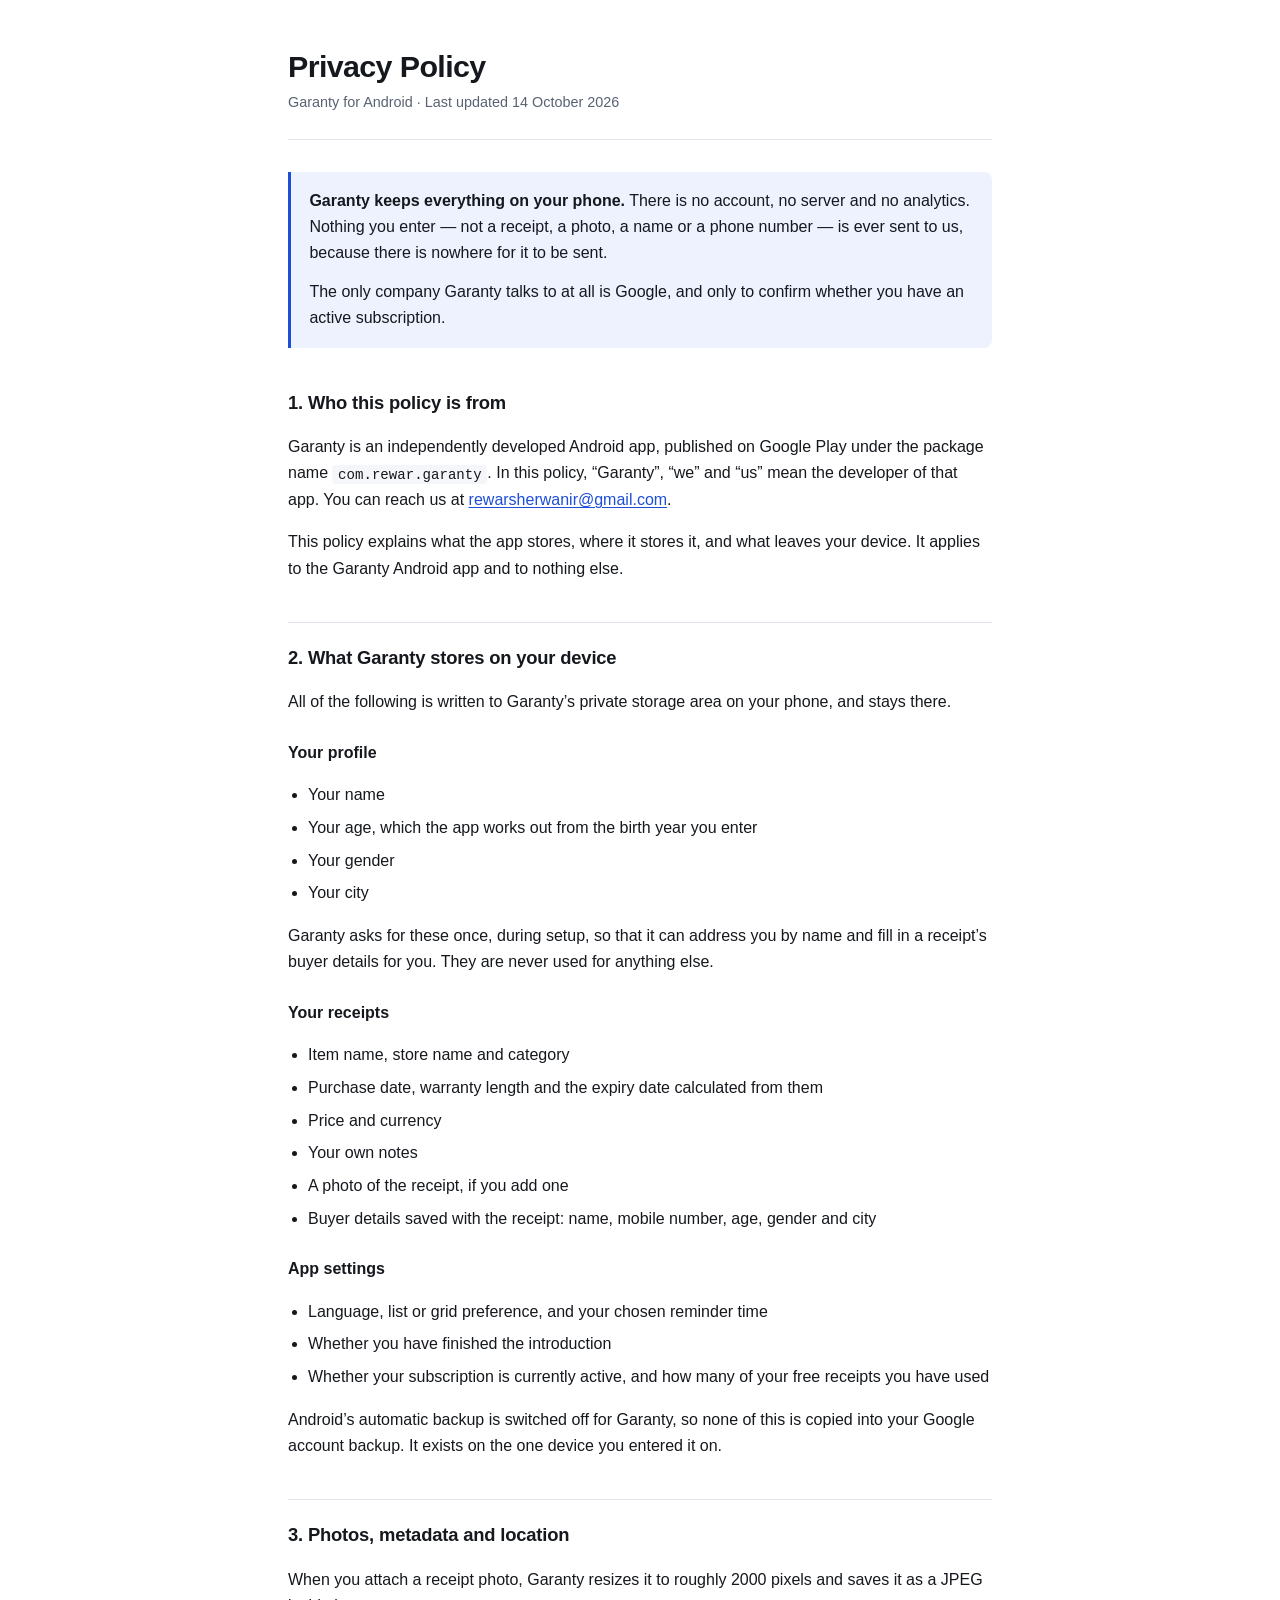
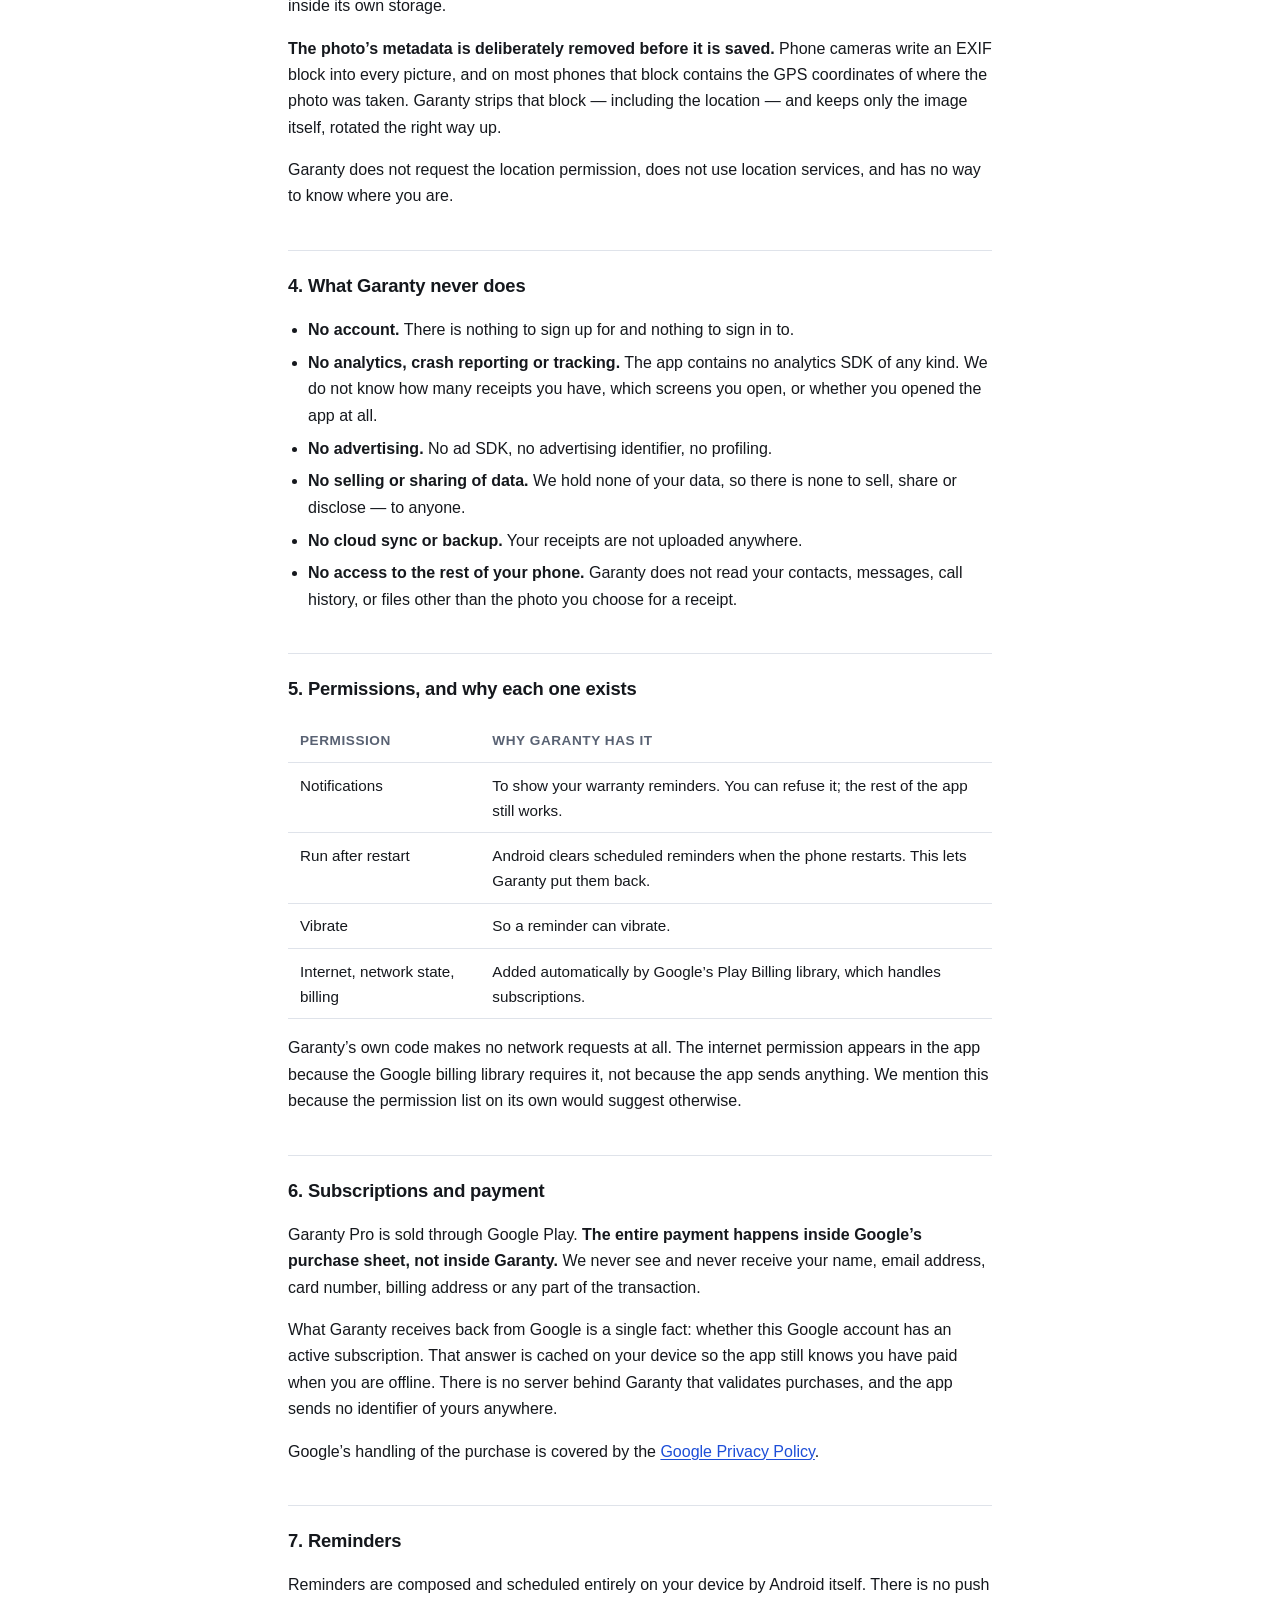
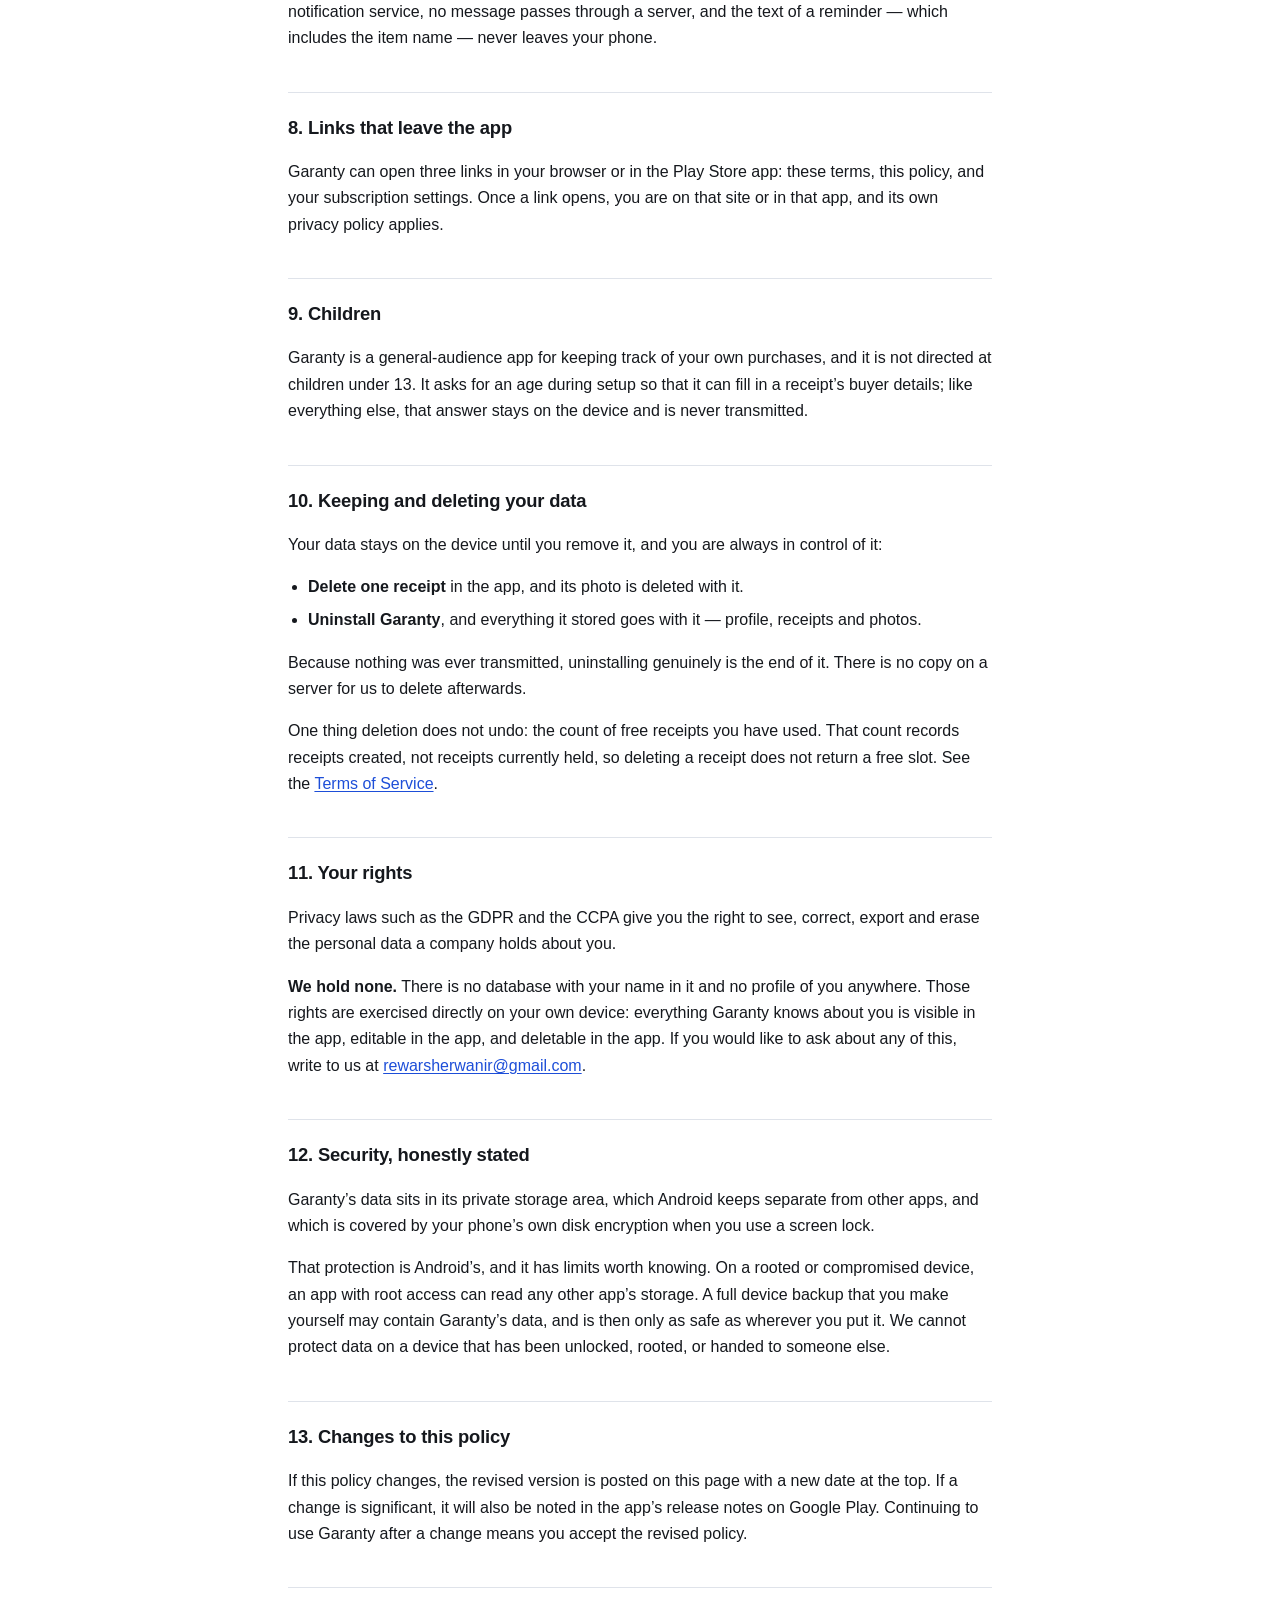
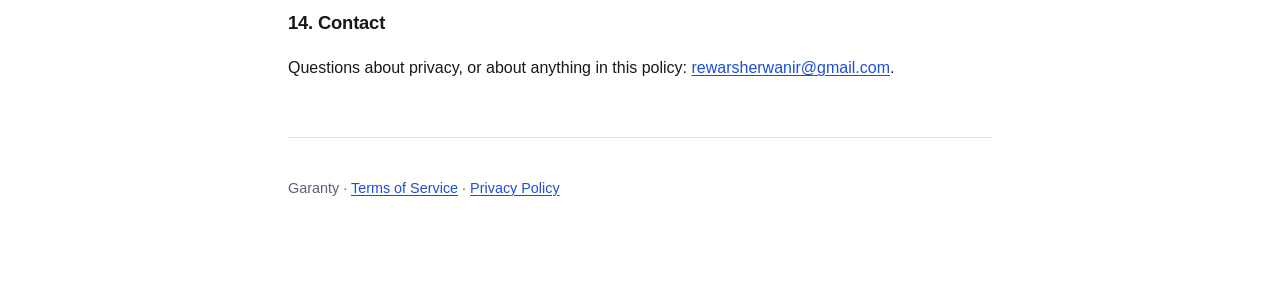
==== privacy.html @ 728aa99b "Publish Garanty privacy policy and terms" ====
<!doctype html>
<html lang="en">
<head>
<meta charset="utf-8">
<meta name="viewport" content="width=device-width, initial-scale=1">
<title>Garanty — Privacy Policy</title>
<meta name="description" content="How Garanty handles your data: everything stays on your device.">
<link rel="stylesheet" href="styles.css">
</head>
<body>
<main>
  <header>
    <h1>Privacy Policy</h1>
    <p class="meta">Garanty for Android · Last updated 14 October 2026</p>
  </header>

  <div class="lede">
    <p><strong>Garanty keeps everything on your phone.</strong> There is no account, no server and no analytics. Nothing you enter — not a receipt, a photo, a name or a phone number — is ever sent to us, because there is nowhere for it to be sent.</p>
    <p>The only company Garanty talks to at all is Google, and only to confirm whether you have an active subscription.</p>
  </div>

  <h2>1. Who this policy is from</h2>
  <p>Garanty is an independently developed Android app, published on Google Play under the package name <code>com.rewar.garanty</code>. In this policy, “Garanty”, “we” and “us” mean the developer of that app. You can reach us at <a href="mailto:rewarsherwanir@gmail.com">rewarsherwanir@gmail.com</a>.</p>
  <p>This policy explains what the app stores, where it stores it, and what leaves your device. It applies to the Garanty Android app and to nothing else.</p>

  <h2>2. What Garanty stores on your device</h2>
  <p>All of the following is written to Garanty’s private storage area on your phone, and stays there.</p>

  <h3>Your profile</h3>
  <ul>
    <li>Your name</li>
    <li>Your age, which the app works out from the birth year you enter</li>
    <li>Your gender</li>
    <li>Your city</li>
  </ul>
  <p>Garanty asks for these once, during setup, so that it can address you by name and fill in a receipt’s buyer details for you. They are never used for anything else.</p>

  <h3>Your receipts</h3>
  <ul>
    <li>Item name, store name and category</li>
    <li>Purchase date, warranty length and the expiry date calculated from them</li>
    <li>Price and currency</li>
    <li>Your own notes</li>
    <li>A photo of the receipt, if you add one</li>
    <li>Buyer details saved with the receipt: name, mobile number, age, gender and city</li>
  </ul>

  <h3>App settings</h3>
  <ul>
    <li>Language, list or grid preference, and your chosen reminder time</li>
    <li>Whether you have finished the introduction</li>
    <li>Whether your subscription is currently active, and how many of your free receipts you have used</li>
  </ul>

  <p>Android’s automatic backup is switched off for Garanty, so none of this is copied into your Google account backup. It exists on the one device you entered it on.</p>

  <h2>3. Photos, metadata and location</h2>
  <p>When you attach a receipt photo, Garanty resizes it to roughly 2000 pixels and saves it as a JPEG inside its own storage.</p>
  <p><strong>The photo’s metadata is deliberately removed before it is saved.</strong> Phone cameras write an EXIF block into every picture, and on most phones that block contains the GPS coordinates of where the photo was taken. Garanty strips that block — including the location — and keeps only the image itself, rotated the right way up.</p>
  <p>Garanty does not request the location permission, does not use location services, and has no way to know where you are.</p>

  <h2>4. What Garanty never does</h2>
  <ul>
    <li><strong>No account.</strong> There is nothing to sign up for and nothing to sign in to.</li>
    <li><strong>No analytics, crash reporting or tracking.</strong> The app contains no analytics SDK of any kind. We do not know how many receipts you have, which screens you open, or whether you opened the app at all.</li>
    <li><strong>No advertising.</strong> No ad SDK, no advertising identifier, no profiling.</li>
    <li><strong>No selling or sharing of data.</strong> We hold none of your data, so there is none to sell, share or disclose — to anyone.</li>
    <li><strong>No cloud sync or backup.</strong> Your receipts are not uploaded anywhere.</li>
    <li><strong>No access to the rest of your phone.</strong> Garanty does not read your contacts, messages, call history, or files other than the photo you choose for a receipt.</li>
  </ul>

  <h2>5. Permissions, and why each one exists</h2>
  <table>
    <thead><tr><th>Permission</th><th>Why Garanty has it</th></tr></thead>
    <tbody>
      <tr><td>Notifications</td><td>To show your warranty reminders. You can refuse it; the rest of the app still works.</td></tr>
      <tr><td>Run after restart</td><td>Android clears scheduled reminders when the phone restarts. This lets Garanty put them back.</td></tr>
      <tr><td>Vibrate</td><td>So a reminder can vibrate.</td></tr>
      <tr><td>Internet, network state, billing</td><td>Added automatically by Google’s Play Billing library, which handles subscriptions.</td></tr>
    </tbody>
  </table>
  <p>Garanty’s own code makes no network requests at all. The internet permission appears in the app because the Google billing library requires it, not because the app sends anything. We mention this because the permission list on its own would suggest otherwise.</p>

  <h2>6. Subscriptions and payment</h2>
  <p>Garanty Pro is sold through Google Play. <strong>The entire payment happens inside Google’s purchase sheet, not inside Garanty.</strong> We never see and never receive your name, email address, card number, billing address or any part of the transaction.</p>
  <p>What Garanty receives back from Google is a single fact: whether this Google account has an active subscription. That answer is cached on your device so the app still knows you have paid when you are offline. There is no server behind Garanty that validates purchases, and the app sends no identifier of yours anywhere.</p>
  <p>Google’s handling of the purchase is covered by the <a href="https://policies.google.com/privacy" rel="noopener">Google Privacy Policy</a>.</p>

  <h2>7. Reminders</h2>
  <p>Reminders are composed and scheduled entirely on your device by Android itself. There is no push notification service, no message passes through a server, and the text of a reminder — which includes the item name — never leaves your phone.</p>

  <h2>8. Links that leave the app</h2>
  <p>Garanty can open three links in your browser or in the Play Store app: these terms, this policy, and your subscription settings. Once a link opens, you are on that site or in that app, and its own privacy policy applies.</p>

  <h2>9. Children</h2>
  <p>Garanty is a general-audience app for keeping track of your own purchases, and it is not directed at children under 13. It asks for an age during setup so that it can fill in a receipt’s buyer details; like everything else, that answer stays on the device and is never transmitted.</p>

  <h2>10. Keeping and deleting your data</h2>
  <p>Your data stays on the device until you remove it, and you are always in control of it:</p>
  <ul>
    <li><strong>Delete one receipt</strong> in the app, and its photo is deleted with it.</li>
    <li><strong>Uninstall Garanty</strong>, and everything it stored goes with it — profile, receipts and photos.</li>
  </ul>
  <p>Because nothing was ever transmitted, uninstalling genuinely is the end of it. There is no copy on a server for us to delete afterwards.</p>
  <p>One thing deletion does not undo: the count of free receipts you have used. That count records receipts created, not receipts currently held, so deleting a receipt does not return a free slot. See the <a href="terms.html">Terms of Service</a>.</p>

  <h2>11. Your rights</h2>
  <p>Privacy laws such as the GDPR and the CCPA give you the right to see, correct, export and erase the personal data a company holds about you.</p>
  <p><strong>We hold none.</strong> There is no database with your name in it and no profile of you anywhere. Those rights are exercised directly on your own device: everything Garanty knows about you is visible in the app, editable in the app, and deletable in the app. If you would like to ask about any of this, write to us at <a href="mailto:rewarsherwanir@gmail.com">rewarsherwanir@gmail.com</a>.</p>

  <h2>12. Security, honestly stated</h2>
  <p>Garanty’s data sits in its private storage area, which Android keeps separate from other apps, and which is covered by your phone’s own disk encryption when you use a screen lock.</p>
  <p>That protection is Android’s, and it has limits worth knowing. On a rooted or compromised device, an app with root access can read any other app’s storage. A full device backup that you make yourself may contain Garanty’s data, and is then only as safe as wherever you put it. We cannot protect data on a device that has been unlocked, rooted, or handed to someone else.</p>

  <h2>13. Changes to this policy</h2>
  <p>If this policy changes, the revised version is posted on this page with a new date at the top. If a change is significant, it will also be noted in the app’s release notes on Google Play. Continuing to use Garanty after a change means you accept the revised policy.</p>

  <h2>14. Contact</h2>
  <p>Questions about privacy, or about anything in this policy: <a href="mailto:rewarsherwanir@gmail.com">rewarsherwanir@gmail.com</a>.</p>

  <footer>
    <p>Garanty · <a href="terms.html">Terms of Service</a> · <a href="privacy.html">Privacy Policy</a></p>
  </footer>
</main>
</body>
</html>
---- styles.css ----
:root {
  --bg: #ffffff;
  --surface: #f4f6fa;
  --text: #15181d;
  --muted: #596273;
  --rule: #dfe3ea;
  --accent: #1d4ed8;
  --accent-soft: #eef2ff;
}
@media (prefers-color-scheme: dark) {
  :root:not([data-theme="light"]) {
    --bg: #0f1216;
    --surface: #171b21;
    --text: #e8eaee;
    --muted: #9aa3b2;
    --rule: #272d36;
    --accent: #7da2ff;
    --accent-soft: #161d2e;
  }
}
:root[data-theme="dark"] {
  --bg: #0f1216;
  --surface: #171b21;
  --text: #e8eaee;
  --muted: #9aa3b2;
  --rule: #272d36;
  --accent: #7da2ff;
  --accent-soft: #161d2e;
}

* { box-sizing: border-box; }

body {
  margin: 0;
  background: var(--bg);
  color: var(--text);
  font: 16px/1.65 -apple-system, BlinkMacSystemFont, "Segoe UI", Roboto, Helvetica, Arial, sans-serif;
  -webkit-text-size-adjust: 100%;
}

main { max-width: 46rem; margin: 0 auto; padding: 3rem 16px 5rem; }

header { border-bottom: 1px solid var(--rule); padding-bottom: 1.5rem; margin-bottom: 2rem; }

h1 { font-size: 1.9rem; line-height: 1.2; margin: 0 0 .4rem; letter-spacing: -0.02em; }

h2 {
  font-size: 1.15rem;
  margin: 2.5rem 0 .75rem;
  letter-spacing: -0.01em;
  padding-top: 1.25rem;
  border-top: 1px solid var(--rule);
}
h2:first-of-type { border-top: 0; padding-top: 0; }

h3 { font-size: 1rem; margin: 1.5rem 0 .5rem; }

.meta { color: var(--muted); font-size: .9rem; margin: 0; }

.lede {
  background: var(--accent-soft);
  border-left: 3px solid var(--accent);
  border-radius: 0 8px 8px 0;
  padding: 1rem 1.15rem;
  margin: 0 0 2rem;
}
.lede p { margin: 0; }
.lede p + p { margin-top: .75rem; }

ul { padding-left: 1.25rem; }
li { margin: .4rem 0; }

table {
  width: 100%;
  border-collapse: collapse;
  margin: 1rem 0;
  font-size: .95rem;
  display: block;
  overflow-x: auto;
}
th, td { text-align: left; padding: .6rem .75rem; border-bottom: 1px solid var(--rule); vertical-align: top; }
th { font-weight: 600; color: var(--muted); font-size: .85rem; text-transform: uppercase; letter-spacing: .04em; }

code {
  background: var(--surface);
  padding: .12em .4em;
  border-radius: 4px;
  font: .88em/1 ui-monospace, SFMono-Regular, Menlo, Consolas, monospace;
}

a { color: var(--accent); text-decoration-thickness: 1px; text-underline-offset: 2px; }

strong { font-weight: 650; }

footer {
  margin-top: 3.5rem;
  padding-top: 1.5rem;
  border-top: 1px solid var(--rule);
  color: var(--muted);
  font-size: .9rem;
}

.nav { display: flex; gap: 1.25rem; margin-top: 1rem; }
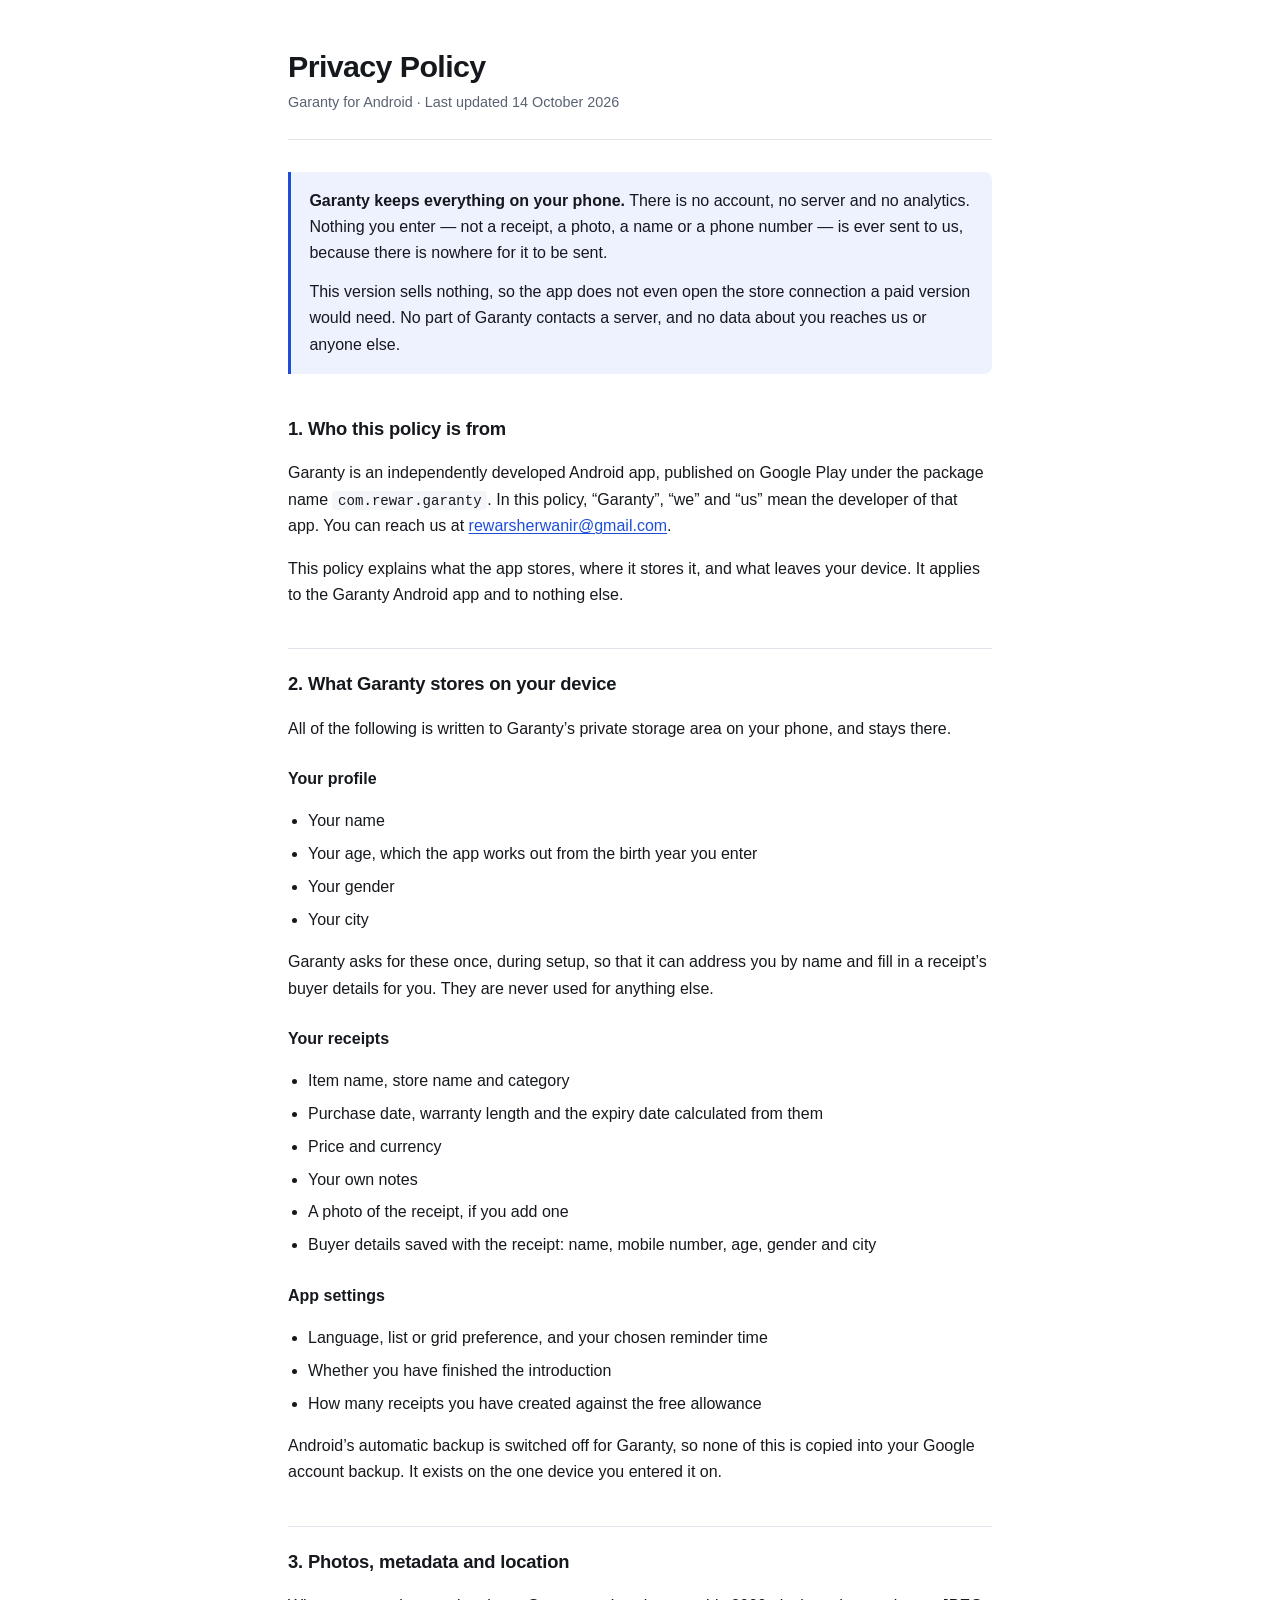
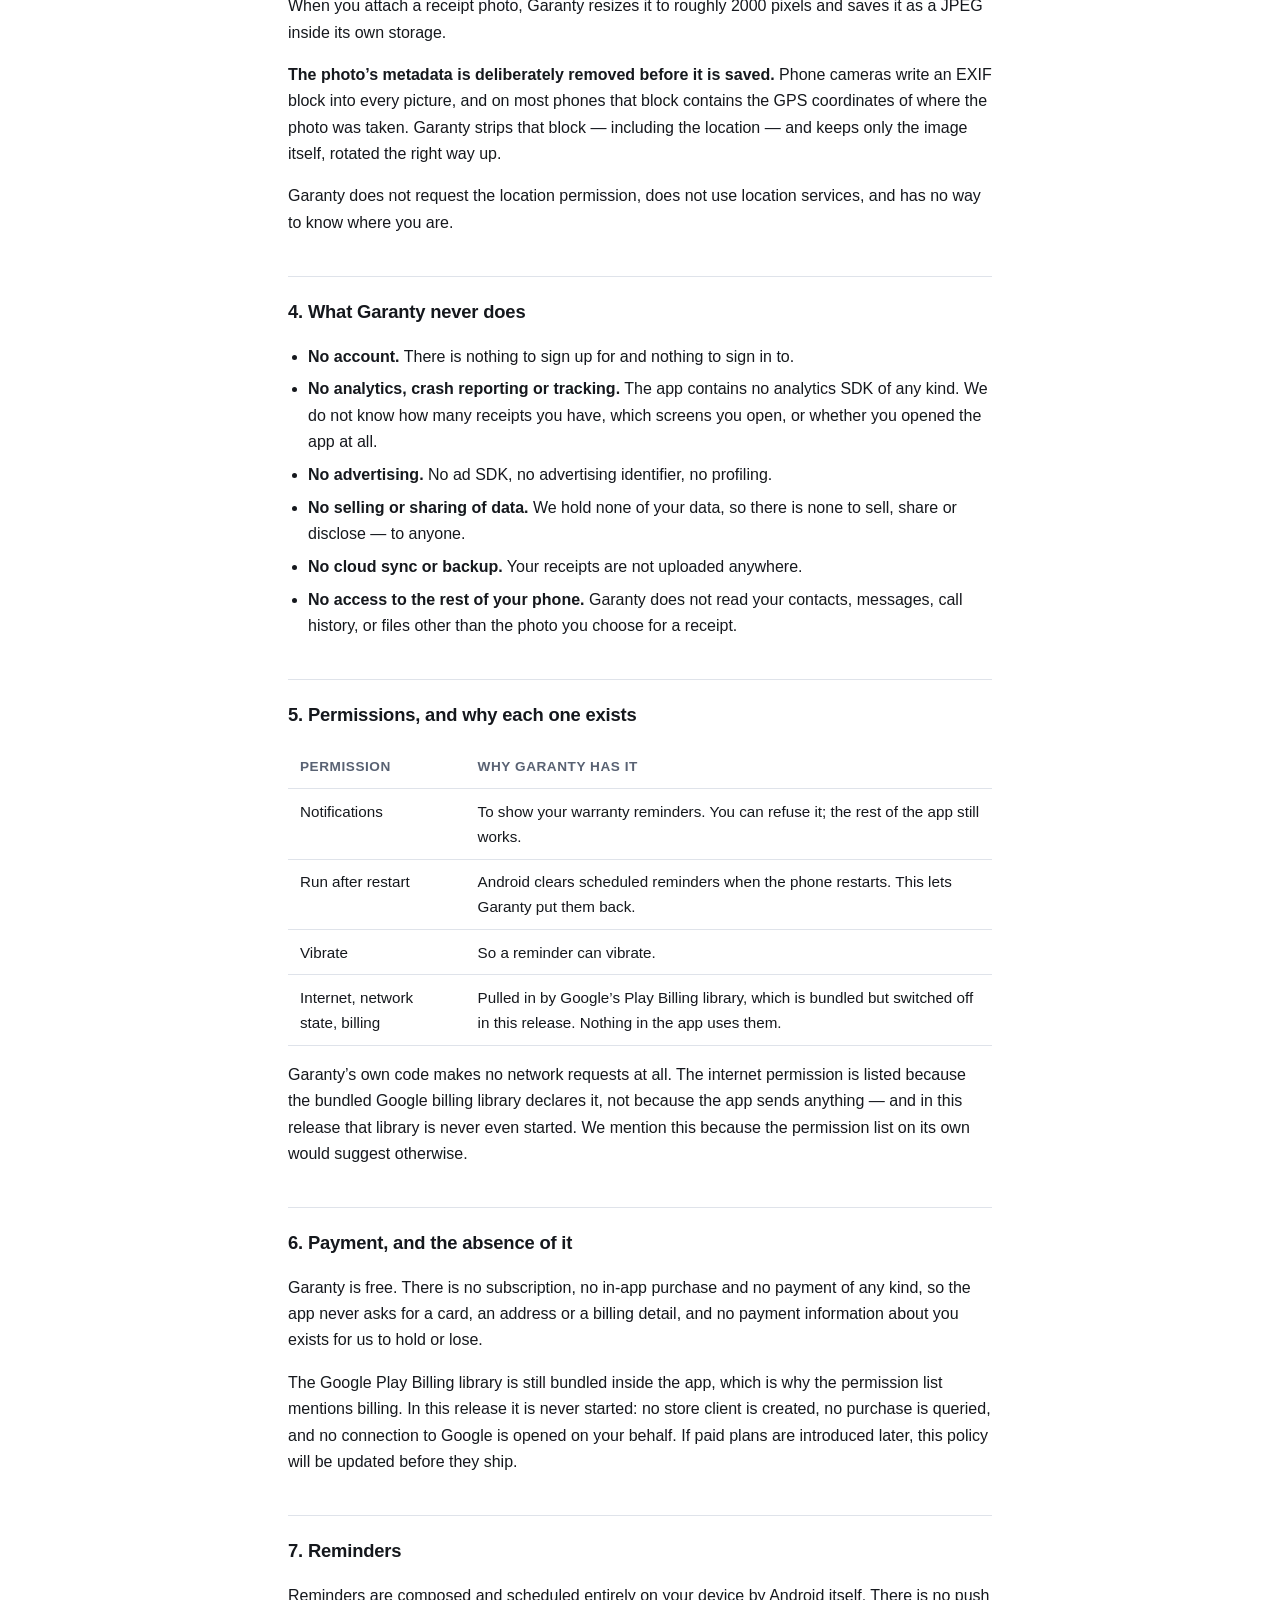
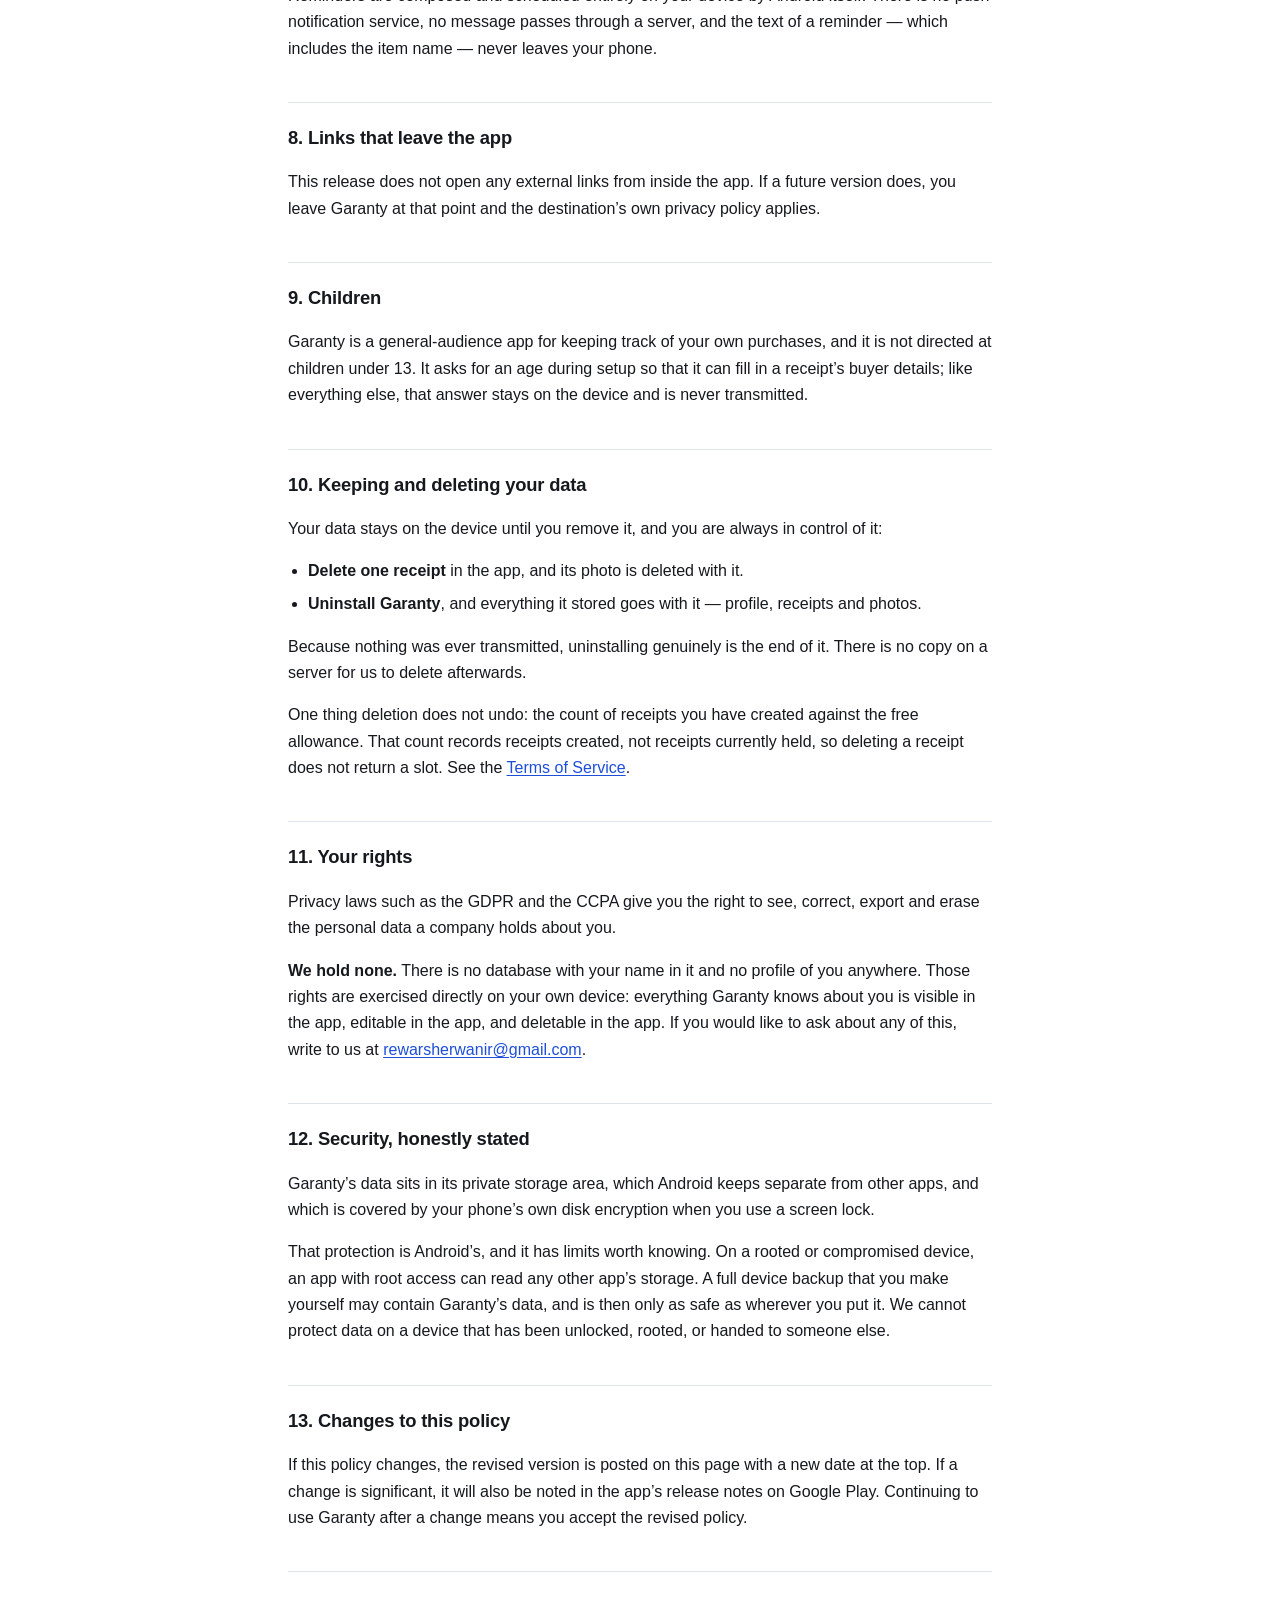
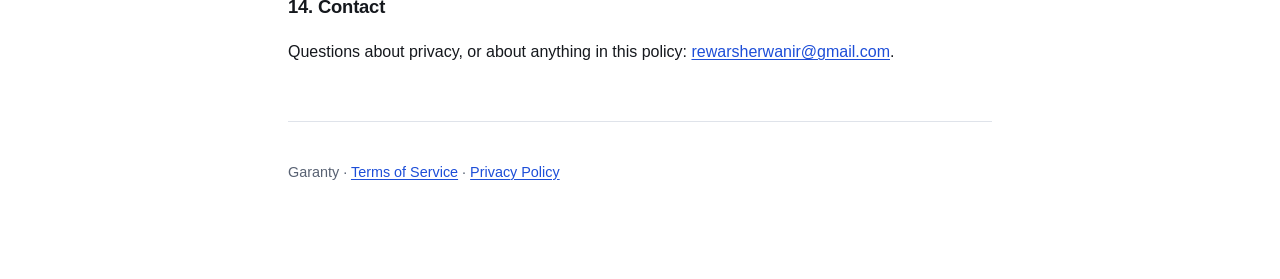
==== commit bcd6b4ea: "Match the free release: five receipts, nothing to buy The app no longer sells anything, so the terms" ====
--- a/privacy.html
+++ b/privacy.html
@@ -16,7 +16,7 @@
 
   <div class="lede">
     <p><strong>Garanty keeps everything on your phone.</strong> There is no account, no server and no analytics. Nothing you enter — not a receipt, a photo, a name or a phone number — is ever sent to us, because there is nowhere for it to be sent.</p>
-    <p>The only company Garanty talks to at all is Google, and only to confirm whether you have an active subscription.</p>
+    <p>This version sells nothing, so the app does not even open the store connection a paid version would need. No part of Garanty contacts a server, and no data about you reaches us or anyone else.</p>
   </div>
 
   <h2>1. Who this policy is from</h2>
@@ -49,7 +49,7 @@
   <ul>
     <li>Language, list or grid preference, and your chosen reminder time</li>
     <li>Whether you have finished the introduction</li>
-    <li>Whether your subscription is currently active, and how many of your free receipts you have used</li>
+    <li>How many receipts you have created against the free allowance</li>
   </ul>
 
   <p>Android’s automatic backup is switched off for Garanty, so none of this is copied into your Google account backup. It exists on the one device you entered it on.</p>
@@ -76,21 +76,20 @@
       <tr><td>Notifications</td><td>To show your warranty reminders. You can refuse it; the rest of the app still works.</td></tr>
       <tr><td>Run after restart</td><td>Android clears scheduled reminders when the phone restarts. This lets Garanty put them back.</td></tr>
       <tr><td>Vibrate</td><td>So a reminder can vibrate.</td></tr>
-      <tr><td>Internet, network state, billing</td><td>Added automatically by Google’s Play Billing library, which handles subscriptions.</td></tr>
+      <tr><td>Internet, network state, billing</td><td>Pulled in by Google’s Play Billing library, which is bundled but switched off in this release. Nothing in the app uses them.</td></tr>
     </tbody>
   </table>
-  <p>Garanty’s own code makes no network requests at all. The internet permission appears in the app because the Google billing library requires it, not because the app sends anything. We mention this because the permission list on its own would suggest otherwise.</p>
+  <p>Garanty’s own code makes no network requests at all. The internet permission is listed because the bundled Google billing library declares it, not because the app sends anything — and in this release that library is never even started. We mention this because the permission list on its own would suggest otherwise.</p>
 
-  <h2>6. Subscriptions and payment</h2>
-  <p>Garanty Pro is sold through Google Play. <strong>The entire payment happens inside Google’s purchase sheet, not inside Garanty.</strong> We never see and never receive your name, email address, card number, billing address or any part of the transaction.</p>
-  <p>What Garanty receives back from Google is a single fact: whether this Google account has an active subscription. That answer is cached on your device so the app still knows you have paid when you are offline. There is no server behind Garanty that validates purchases, and the app sends no identifier of yours anywhere.</p>
-  <p>Google’s handling of the purchase is covered by the <a href="https://policies.google.com/privacy" rel="noopener">Google Privacy Policy</a>.</p>
+  <h2>6. Payment, and the absence of it</h2>
+  <p>Garanty is free. There is no subscription, no in-app purchase and no payment of any kind, so the app never asks for a card, an address or a billing detail, and no payment information about you exists for us to hold or lose.</p>
+  <p>The Google Play Billing library is still bundled inside the app, which is why the permission list mentions billing. In this release it is never started: no store client is created, no purchase is queried, and no connection to Google is opened on your behalf. If paid plans are introduced later, this policy will be updated before they ship.</p>
 
   <h2>7. Reminders</h2>
   <p>Reminders are composed and scheduled entirely on your device by Android itself. There is no push notification service, no message passes through a server, and the text of a reminder — which includes the item name — never leaves your phone.</p>
 
   <h2>8. Links that leave the app</h2>
-  <p>Garanty can open three links in your browser or in the Play Store app: these terms, this policy, and your subscription settings. Once a link opens, you are on that site or in that app, and its own privacy policy applies.</p>
+  <p>This release does not open any external links from inside the app. If a future version does, you leave Garanty at that point and the destination’s own privacy policy applies.</p>
 
   <h2>9. Children</h2>
   <p>Garanty is a general-audience app for keeping track of your own purchases, and it is not directed at children under 13. It asks for an age during setup so that it can fill in a receipt’s buyer details; like everything else, that answer stays on the device and is never transmitted.</p>
@@ -102,7 +101,7 @@
     <li><strong>Uninstall Garanty</strong>, and everything it stored goes with it — profile, receipts and photos.</li>
   </ul>
   <p>Because nothing was ever transmitted, uninstalling genuinely is the end of it. There is no copy on a server for us to delete afterwards.</p>
-  <p>One thing deletion does not undo: the count of free receipts you have used. That count records receipts created, not receipts currently held, so deleting a receipt does not return a free slot. See the <a href="terms.html">Terms of Service</a>.</p>
+  <p>One thing deletion does not undo: the count of receipts you have created against the free allowance. That count records receipts created, not receipts currently held, so deleting a receipt does not return a slot. See the <a href="terms.html">Terms of Service</a>.</p>
 
   <h2>11. Your rights</h2>
   <p>Privacy laws such as the GDPR and the CCPA give you the right to see, correct, export and erase the personal data a company holds about you.</p>
